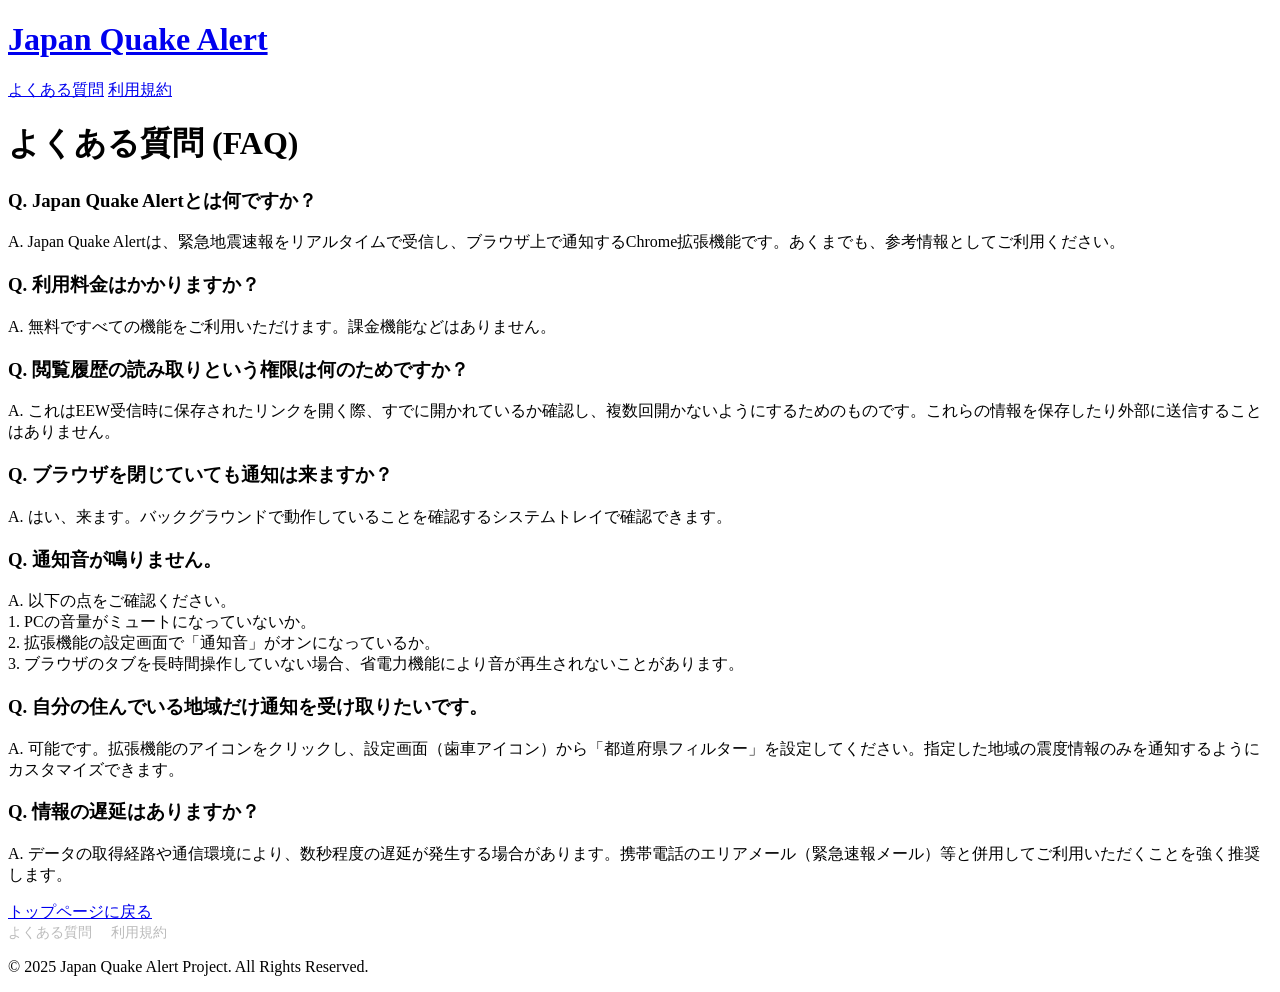
==== faq.html @ b5cc2276 "FAQページを新規作成し、よくある質問を追加" ====
<!DOCTYPE html>
<html lang="ja">
<head>
    <meta charset="UTF-8">
    <meta name="viewport" content="width=device-width, initial-scale=1.0">
    <title>よくある質問 - Japan Quake Alert</title>
    <link rel="stylesheet" href="style.css">
    <link href="https://fonts.googleapis.com/css2?family=Noto+Sans+JP:wght@400;700&display=swap" rel="stylesheet">
</head>
<body class="faq-page">

    <header>
        <div class="container header-container">
            <h1 class="logo"><a href="index.html">Japan Quake Alert</a></h1>
            <nav class="global-nav">
                <a href="faq.html">よくある質問</a>
                <a href="terms.html">利用規約</a>
            </nav>
        </div>
    </header>

    <div class="container page-content">
        <h1 class="page-title">よくある質問 (FAQ)</h1>

        <div class="faq-item">
            <h3 class="question">Q. Japan Quake Alertとは何ですか？</h3>
            <p class="answer">A. Japan Quake Alertは、緊急地震速報をリアルタイムで受信し、ブラウザ上で通知するChrome拡張機能です。あくまでも、参考情報としてご利用ください。</p>
        </div>

        <div class="faq-item">
            <h3 class="question">Q. 利用料金はかかりますか？</h3>
            <p class="answer">A. 無料ですべての機能をご利用いただけます。課金機能などはありません。</p>
        </div>

        <div class="faq-item">
            <h3 class="question">Q. 閲覧履歴の読み取りという権限は何のためですか？</h3>
            <p class="answer">A. これはEEW受信時に保存されたリンクを開く際、すでに開かれているか確認し、複数回開かないようにするためのものです。これらの情報を保存したり外部に送信することはありません。</p>
        </div>

        <div class="faq-item">
            <h3 class="question">Q. ブラウザを閉じていても通知は来ますか？</h3>
            <p class="answer">A. はい、来ます。バックグラウンドで動作していることを確認するシステムトレイで確認できます。</p>
        </div>

        <div class="faq-item">
            <h3 class="question">Q. 通知音が鳴りません。</h3>
            <p class="answer">A. 以下の点をご確認ください。<br>
            1. PCの音量がミュートになっていないか。<br>
            2. 拡張機能の設定画面で「通知音」がオンになっているか。<br>
            3. ブラウザのタブを長時間操作していない場合、省電力機能により音が再生されないことがあります。</p>
        </div>

        <div class="faq-item">
            <h3 class="question">Q. 自分の住んでいる地域だけ通知を受け取りたいです。</h3>
            <p class="answer">A. 可能です。拡張機能のアイコンをクリックし、設定画面（歯車アイコン）から「都道府県フィルター」を設定してください。指定した地域の震度情報のみを通知するようにカスタマイズできます。</p>
        </div>

        <div class="faq-item">
            <h3 class="question">Q. 情報の遅延はありますか？</h3>
            <p class="answer">A. データの取得経路や通信環境により、数秒程度の遅延が発生する場合があります。携帯電話のエリアメール（緊急速報メール）等と併用してご利用いただくことを強く推奨します。</p>
        </div>

        <div class="btn-center">
            <a href="index.html" class="btn-primary">トップページに戻る</a>
        </div>
    </div>

    <footer>
        <div class="container">
            <div class="footer-links" style="margin-bottom: 15px;">
                <a href="faq.html" style="color: #bbb; text-decoration: none; font-size: 14px; margin-right: 15px;">よくある質問</a>
                <a href="terms.html" style="color: #bbb; text-decoration: none; font-size: 14px;">利用規約</a>
            </div>
            <p>&copy; 2025 Japan Quake Alert Project. All Rights Reserved.</p>
        </div>
    </footer>

</body>
</html>
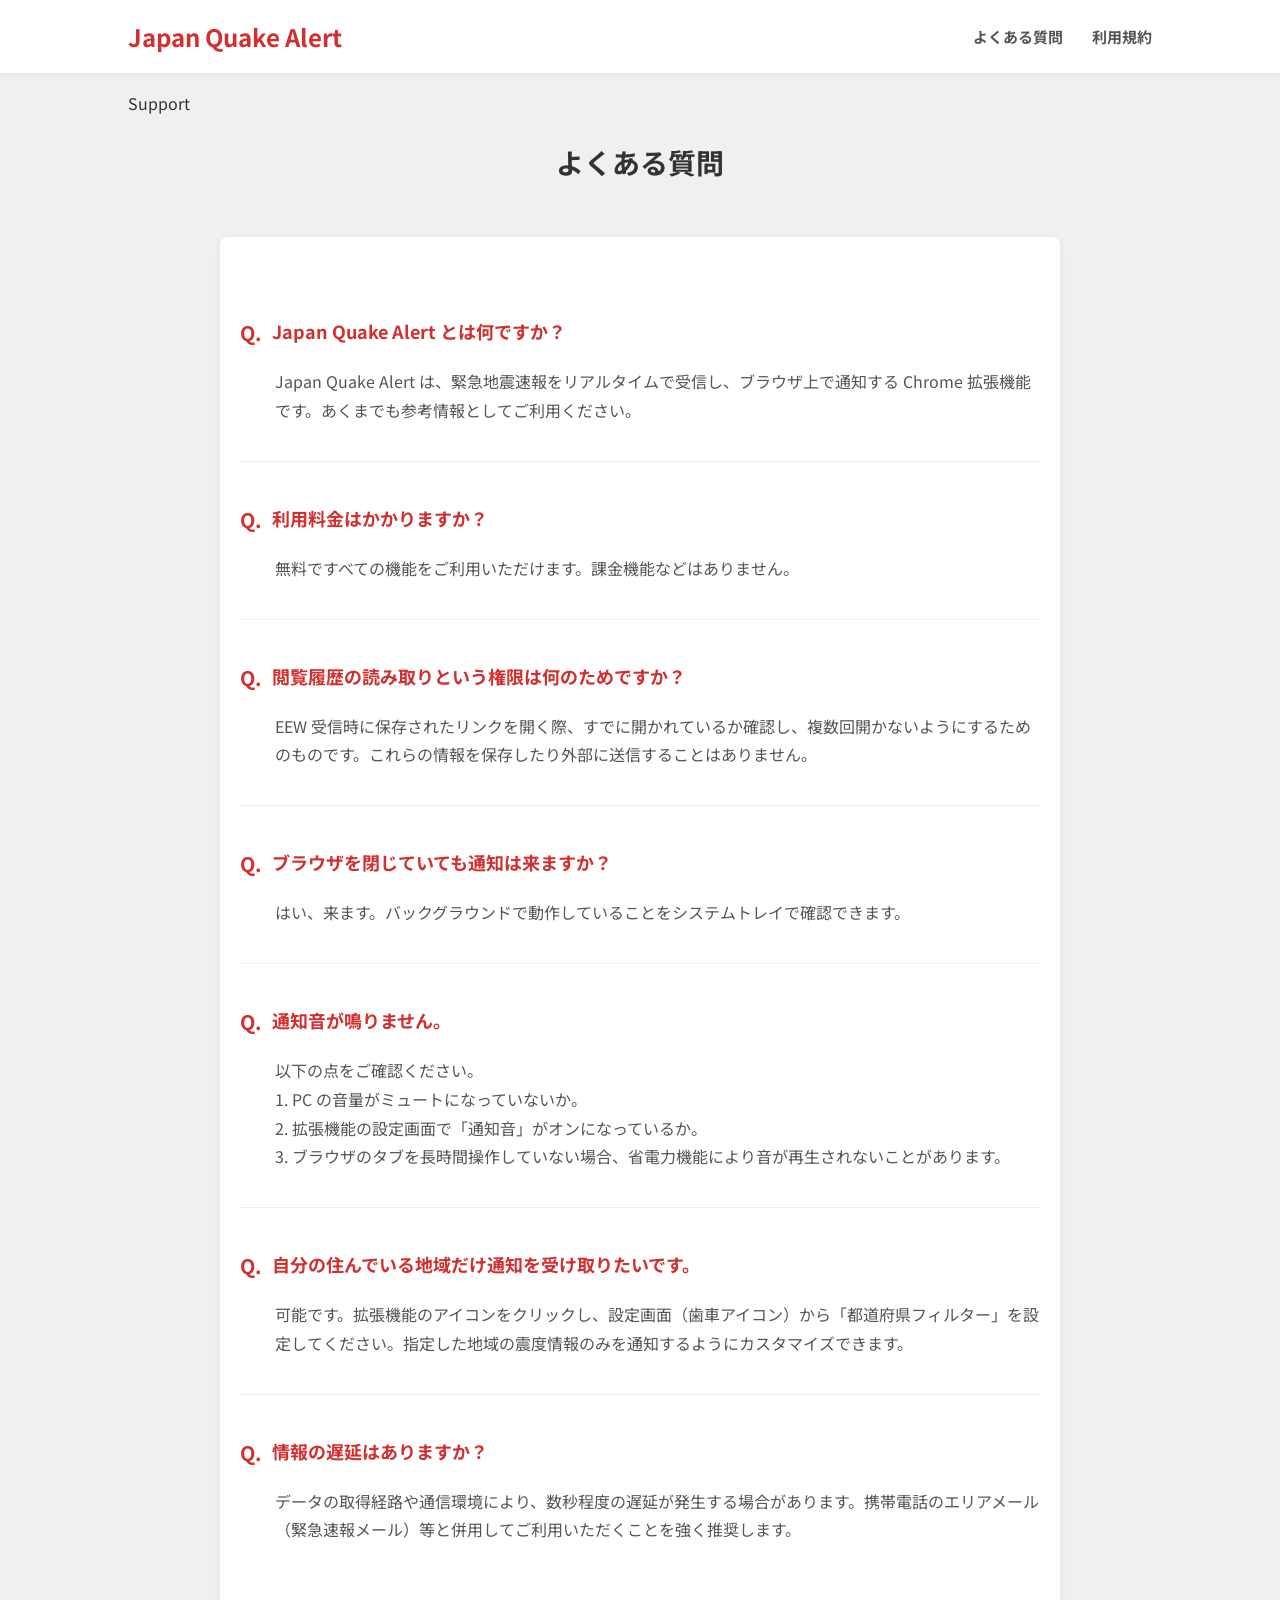
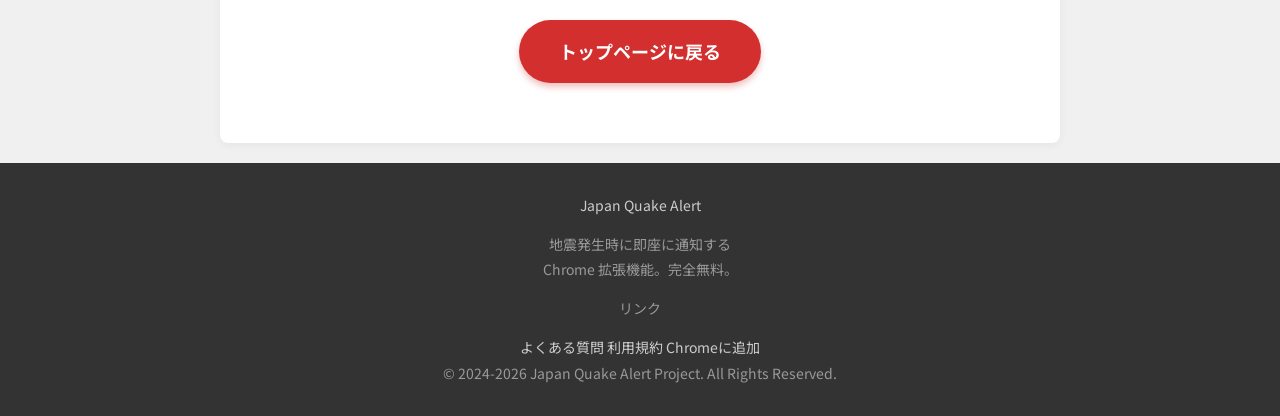
==== commit 491202a9: "FAQページの内容を更新し、スタイルを改善" ====
--- a/faq.html
+++ b/faq.html
@@ -1,12 +1,16 @@
 <!DOCTYPE html>
 <html lang="ja">
+
 <head>
     <meta charset="UTF-8">
     <meta name="viewport" content="width=device-width, initial-scale=1.0">
     <title>よくある質問 - Japan Quake Alert</title>
     <link rel="stylesheet" href="style.css">
-    <link href="https://fonts.googleapis.com/css2?family=Noto+Sans+JP:wght@400;700&display=swap" rel="stylesheet">
+    <link
+        href="https://fonts.googleapis.com/css2?family=Inter:wght@400;500;600;700&family=Noto+Sans+JP:wght@400;700&display=swap"
+        rel="stylesheet">
 </head>
+
 <body class="faq-page">
 
     <header>
@@ -19,61 +23,85 @@
         </div>
     </header>
 
+    <div class="page-hero">
+        <div class="container">
+            <p class="page-eyebrow">Support</p>
+            <h1 class="page-title">よくある質問</h1>
+        </div>
+    </div>
+
     <div class="container page-content">
-        <h1 class="page-title">よくある質問 (FAQ)</h1>
+        <div class="faq-list">
 
-        <div class="faq-item">
-            <h3 class="question">Q. Japan Quake Alertとは何ですか？</h3>
-            <p class="answer">A. Japan Quake Alertは、緊急地震速報をリアルタイムで受信し、ブラウザ上で通知するChrome拡張機能です。あくまでも、参考情報としてご利用ください。</p>
-        </div>
+            <div class="faq-item">
+                <h3 class="question">Japan Quake Alert とは何ですか？</h3>
+                <p class="answer">Japan Quake Alert は、緊急地震速報をリアルタイムで受信し、ブラウザ上で通知する Chrome 拡張機能です。あくまでも参考情報としてご利用ください。
+                </p>
+            </div>
 
-        <div class="faq-item">
-            <h3 class="question">Q. 利用料金はかかりますか？</h3>
-            <p class="answer">A. 無料ですべての機能をご利用いただけます。課金機能などはありません。</p>
-        </div>
+            <div class="faq-item">
+                <h3 class="question">利用料金はかかりますか？</h3>
+                <p class="answer">無料ですべての機能をご利用いただけます。課金機能などはありません。</p>
+            </div>
 
-        <div class="faq-item">
-            <h3 class="question">Q. 閲覧履歴の読み取りという権限は何のためですか？</h3>
-            <p class="answer">A. これはEEW受信時に保存されたリンクを開く際、すでに開かれているか確認し、複数回開かないようにするためのものです。これらの情報を保存したり外部に送信することはありません。</p>
-        </div>
+            <div class="faq-item">
+                <h3 class="question">閲覧履歴の読み取りという権限は何のためですか？</h3>
+                <p class="answer">EEW 受信時に保存されたリンクを開く際、すでに開かれているか確認し、複数回開かないようにするためのものです。これらの情報を保存したり外部に送信することはありません。
+                </p>
+            </div>
 
-        <div class="faq-item">
-            <h3 class="question">Q. ブラウザを閉じていても通知は来ますか？</h3>
-            <p class="answer">A. はい、来ます。バックグラウンドで動作していることを確認するシステムトレイで確認できます。</p>
-        </div>
+            <div class="faq-item">
+                <h3 class="question">ブラウザを閉じていても通知は来ますか？</h3>
+                <p class="answer">はい、来ます。バックグラウンドで動作していることをシステムトレイで確認できます。</p>
+            </div>
 
-        <div class="faq-item">
-            <h3 class="question">Q. 通知音が鳴りません。</h3>
-            <p class="answer">A. 以下の点をご確認ください。<br>
-            1. PCの音量がミュートになっていないか。<br>
-            2. 拡張機能の設定画面で「通知音」がオンになっているか。<br>
-            3. ブラウザのタブを長時間操作していない場合、省電力機能により音が再生されないことがあります。</p>
-        </div>
+            <div class="faq-item">
+                <h3 class="question">通知音が鳴りません。</h3>
+                <p class="answer">以下の点をご確認ください。<br>
+                    1. PC の音量がミュートになっていないか。<br>
+                    2. 拡張機能の設定画面で「通知音」がオンになっているか。<br>
+                    3. ブラウザのタブを長時間操作していない場合、省電力機能により音が再生されないことがあります。</p>
+            </div>
 
-        <div class="faq-item">
-            <h3 class="question">Q. 自分の住んでいる地域だけ通知を受け取りたいです。</h3>
-            <p class="answer">A. 可能です。拡張機能のアイコンをクリックし、設定画面（歯車アイコン）から「都道府県フィルター」を設定してください。指定した地域の震度情報のみを通知するようにカスタマイズできます。</p>
-        </div>
+            <div class="faq-item">
+                <h3 class="question">自分の住んでいる地域だけ通知を受け取りたいです。</h3>
+                <p class="answer">
+                    可能です。拡張機能のアイコンをクリックし、設定画面（歯車アイコン）から「都道府県フィルター」を設定してください。指定した地域の震度情報のみを通知するようにカスタマイズできます。</p>
+            </div>
 
-        <div class="faq-item">
-            <h3 class="question">Q. 情報の遅延はありますか？</h3>
-            <p class="answer">A. データの取得経路や通信環境により、数秒程度の遅延が発生する場合があります。携帯電話のエリアメール（緊急速報メール）等と併用してご利用いただくことを強く推奨します。</p>
-        </div>
+            <div class="faq-item">
+                <h3 class="question">情報の遅延はありますか？</h3>
+                <p class="answer">データの取得経路や通信環境により、数秒程度の遅延が発生する場合があります。携帯電話のエリアメール（緊急速報メール）等と併用してご利用いただくことを強く推奨します。</p>
+            </div>
+
+        </div><!-- /.faq-list -->
 
         <div class="btn-center">
             <a href="index.html" class="btn-primary">トップページに戻る</a>
         </div>
-    </div>
+    </div><!-- /.page-content -->
 
     <footer>
         <div class="container">
-            <div class="footer-links" style="margin-bottom: 15px;">
-                <a href="faq.html" style="color: #bbb; text-decoration: none; font-size: 14px; margin-right: 15px;">よくある質問</a>
-                <a href="terms.html" style="color: #bbb; text-decoration: none; font-size: 14px;">利用規約</a>
+            <div class="footer-inner">
+                <div class="footer-brand">
+                    <a href="index.html" class="footer-logo">Japan Quake Alert</a>
+                    <p>地震発生時に即座に通知する<br>Chrome 拡張機能。完全無料。</p>
+                </div>
+                <div class="footer-nav-group">
+                    <p class="footer-nav-title">リンク</p>
+                    <a href="faq.html">よくある質問</a>
+                    <a href="terms.html">利用規約</a>
+                    <a href="https://chromewebstore.google.com/detail/japan-quake-alert/eicpbodfpiaimdkjbmbiomgefjflgibj"
+                        target="_blank" rel="noopener">Chromeに追加</a>
+                </div>
             </div>
-            <p>&copy; 2025 Japan Quake Alert Project. All Rights Reserved.</p>
+            <div class="footer-bottom">
+                &copy; 2024-2026 Japan Quake Alert Project. All Rights Reserved.
+            </div>
         </div>
     </footer>
 
 </body>
+
 </html>
--- a/style.css
+++ b/style.css
@@ -0,0 +1,399 @@
+body {
+    font-family: 'Noto Sans JP', sans-serif;
+    margin: 0;
+    padding: 0;
+    color: #333;
+    line-height: 1.8;
+    background-color: #f9f9f9;
+}
+
+.container {
+    max-width: 1024px;
+    margin: 0 auto;
+    padding: 0 20px;
+}
+
+img {
+    max-width: 100%;
+    height: auto;
+    display: block;
+    border-radius: 8px;
+    box-shadow: 0 4px 10px rgba(0,0,0,0.1);
+}
+
+header {
+    background-color: #fff;
+    box-shadow: 0 2px 5px rgba(0,0,0,0.05);
+    padding: 15px 0;
+}
+
+.header-container {
+    display: flex;
+    justify-content: space-between;
+    align-items: center;
+}
+
+.logo a {
+    text-decoration: none;
+    color: inherit;
+}
+
+.global-nav a {
+    text-decoration: none;
+    color: #555;
+    font-weight: bold;
+    margin-left: 25px;
+    font-size: 15px;
+    transition: color 0.3s;
+}
+
+.global-nav a:hover {
+    color: #d32f2f;
+}
+
+@media (max-width: 600px) {
+    .header-container {
+        flex-direction: column;
+    }
+    
+    .global-nav {
+        margin-top: 15px;
+    }
+
+    .global-nav a {
+        margin: 0 10px;
+    }
+}
+
+.logo {
+    margin: 0;
+    font-size: 24px;
+    color: #d32f2f;
+    font-weight: 700;
+}
+
+.hero {
+    background-color: #fff;
+    padding: 60px 0;
+    border-bottom: 1px solid #eee;
+}
+
+.hero-content {
+    display: flex;
+    align-items: center;
+    justify-content: space-between;
+}
+
+.hero-text {
+    flex: 1;
+    padding-right: 40px;
+}
+
+.hero-image {
+    flex: 1;
+    text-align: center;
+}
+
+.hero-image img {
+    max-width: 80%;
+    margin: 0 auto;
+}
+
+.hero h2 {
+    font-size: 40px;
+    margin-bottom: 20px;
+    line-height: 1.3;
+    color: #222;
+}
+
+.hero p {
+    font-size: 18px;
+    margin-bottom: 30px;
+    color: #666;
+}
+
+.btn-primary {
+    background-color: #d32f2f;
+    color: #fff;
+    padding: 15px 40px;
+    text-decoration: none;
+    border-radius: 50px;
+    font-weight: bold;
+    font-size: 18px;
+    transition: all 0.3s;
+    display: inline-block;
+    box-shadow: 0 4px 6px rgba(211, 47, 47, 0.3);
+}
+
+.btn-primary:hover {
+    background-color: #b71c1c;
+    transform: translateY(-2px);
+    box-shadow: 0 6px 12px rgba(211, 47, 47, 0.4);
+}
+
+.note {
+    font-size: 13px;
+    margin-top: 15px;
+    color: #999;
+}
+
+.features {
+    padding: 80px 0;
+}
+
+.section-title {
+    text-align: center;
+    font-size: 32px;
+    margin-bottom: 60px;
+    color: #222;
+}
+
+.feature-item {
+    display: flex;
+    align-items: center;
+    justify-content: space-between;
+    margin-bottom: 80px;
+    background-color: #fff;
+    padding: 40px;
+    border-radius: 16px;
+    box-shadow: 0 5px 15px rgba(0,0,0,0.05);
+}
+
+.feature-reverse {
+    flex-direction: row-reverse;
+}
+
+.feature-text {
+    flex: 1;
+    padding: 0 40px;
+}
+
+.feature-image {
+    flex: 1;
+}
+
+.feature-text h3 {
+    font-size: 24px;
+    margin-bottom: 20px;
+    color: #d32f2f;
+}
+
+.feature-text p {
+    font-size: 16px;
+    color: #555;
+}
+
+footer {
+    background-color: #333;
+    color: #999;
+    text-align: center;
+    padding: 30px 0;
+    font-size: 14px;
+}
+
+footer a {
+    color: #ccc;
+    text-decoration: none;
+    transition: color 0.3s;
+}
+
+footer a:hover {
+    color: #fff;
+}
+
+.hero {
+    position: relative;
+    overflow: hidden;
+    padding: 120px 0;
+    color: #fff;
+    background-color: #333;
+}
+
+.hero-bg-video {
+    position: absolute;
+    top: 0;
+    left: 0;
+    width: 100%;
+    height: 100%;
+    object-fit: cover;
+    z-index: 1;
+}
+
+.hero::before {
+    content: '';
+    position: absolute;
+    top: 0;
+    left: 0;
+    width: 100%;
+    height: 100%;
+    background-color: rgba(0, 0, 0, 0.6);
+    backdrop-filter: blur(5px);
+    -webkit-backdrop-filter: blur(5px);
+    z-index: 2;
+}
+
+.hero-content {
+    position: relative;
+    z-index: 3;
+    text-align: center;
+}
+
+.hero-text {
+    max-width: 800px;
+    margin: 0 auto;
+}
+.hero h2 {
+    color: #fff;
+    font-size: 2.5rem;
+    margin-bottom: 1.5rem;
+    text-shadow: 0 2px 5px rgba(0,0,0,0.5);
+}
+.hero p {
+    color: #f0f0f0;
+    font-size: 1.1rem;
+    margin-bottom: 2rem;
+}
+.note {
+    color: #ccc;
+    margin-top: 1rem;
+}
+
+.logo a {
+    text-decoration: none;
+    color: inherit;
+}
+
+.page-content {
+    max-width: 800px;
+    padding: 60px 20px;
+    background-color: #fff;
+    margin-top: 20px;
+    margin-bottom: 20px;
+    border-radius: 8px;
+    box-shadow: 0 2px 10px rgba(0,0,0,0.05);
+}
+
+.page-title {
+    text-align: center;
+    font-size: 28px;
+    margin-bottom: 50px;
+    color: #333;
+}
+
+.faq-item {
+    margin-bottom: 40px;
+    border-bottom: 1px solid #eee;
+    padding-bottom: 20px;
+}
+
+.faq-item:last-child {
+    border-bottom: none;
+}
+
+.question {
+    font-size: 18px;
+    color: #d32f2f;
+    margin-bottom: 10px;
+    display: flex;
+    align-items: flex-start;
+}
+
+.question::before {
+    content: "Q.";
+    font-weight: bold;
+    margin-right: 10px;
+    font-size: 20px;
+}
+
+.answer {
+    font-size: 16px;
+    color: #555;
+    line-height: 1.8;
+    padding-left: 35px;
+}
+
+.btn-center {
+    text-align: center;
+    margin-top: 40px;
+}
+
+.faq-page {
+    background-color: #f0f0f0;
+}
+
+.terms-content {
+    max-width: 800px;
+    padding: 60px 20px;
+    background-color: #fff;
+    margin-top: 20px;
+    margin-bottom: 20px;
+    border-radius: 8px;
+    box-shadow: 0 2px 10px rgba(0,0,0,0.05);
+}
+
+.terms-content h1 {
+    font-size: 28px;
+    border-bottom: 2px solid #ddd;
+    padding-bottom: 15px;
+    margin-bottom: 30px;
+}
+
+.terms-content h2 {
+    font-size: 20px;
+    margin-top: 40px;
+    margin-bottom: 15px;
+    border-left: 5px solid #d32f2f;
+    padding-left: 10px;
+    background-color: #f9f9f9;
+    padding: 10px;
+}
+
+.terms-content p {
+    margin-bottom: 15px;
+    text-align: justify;
+}
+
+.terms-content ol {
+    margin-bottom: 20px;
+    padding-left: 20px;
+}
+
+.terms-content li {
+    margin-bottom: 10px;
+}
+
+.terms-page {
+    background-color: #f0f0f0;
+}
+
+@media (max-width: 768px) {
+    .hero-content,
+    .feature-item,
+    .feature-reverse {
+        flex-direction: column;
+    }
+
+    .hero-text,
+    .feature-text {
+        padding: 0;
+        margin-bottom: 30px;
+        text-align: center;
+    }
+    
+    .hero-image img {
+        max-width: 100%;
+    }
+
+    .hero h2 {
+        font-size: 32px;
+    }
+    
+    .feature-item {
+        padding: 30px 20px;
+    }
+
+    .feature-text h3 {
+        font-size: 22px;
+    }
+}
+
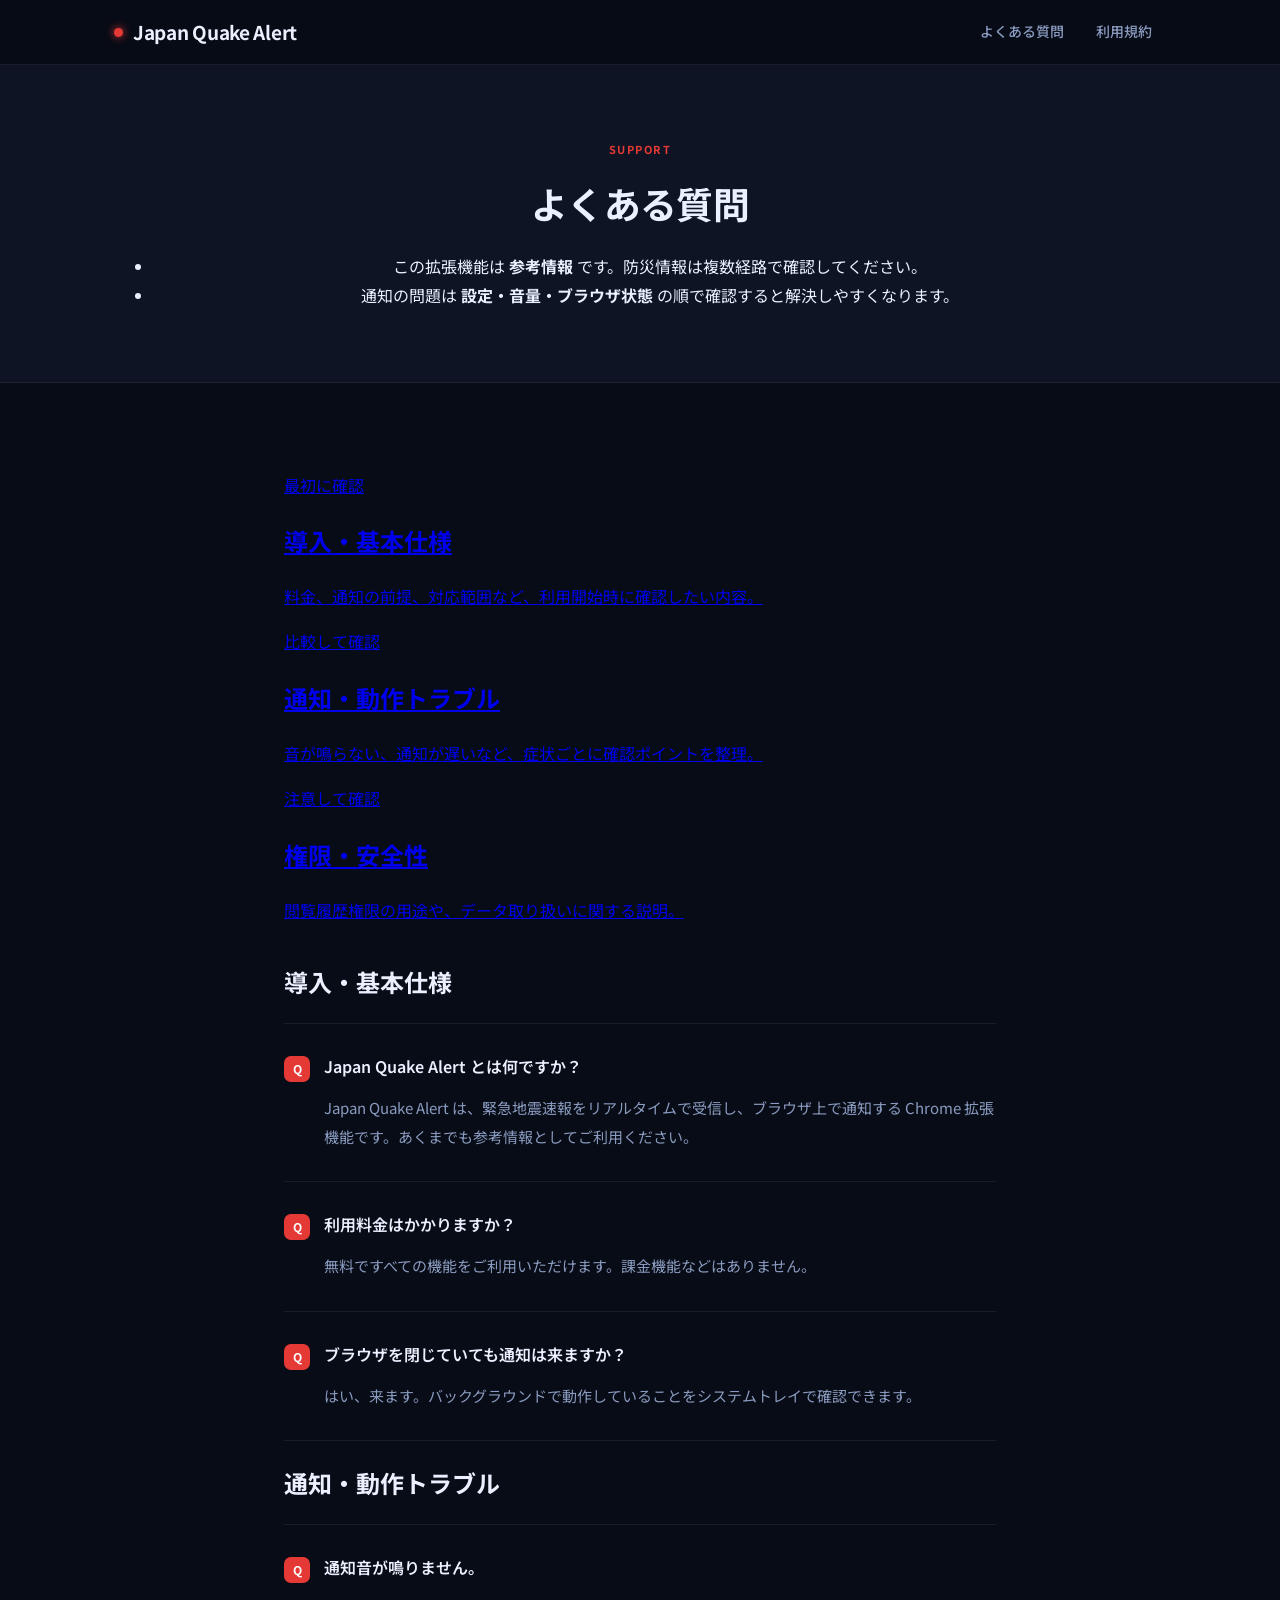
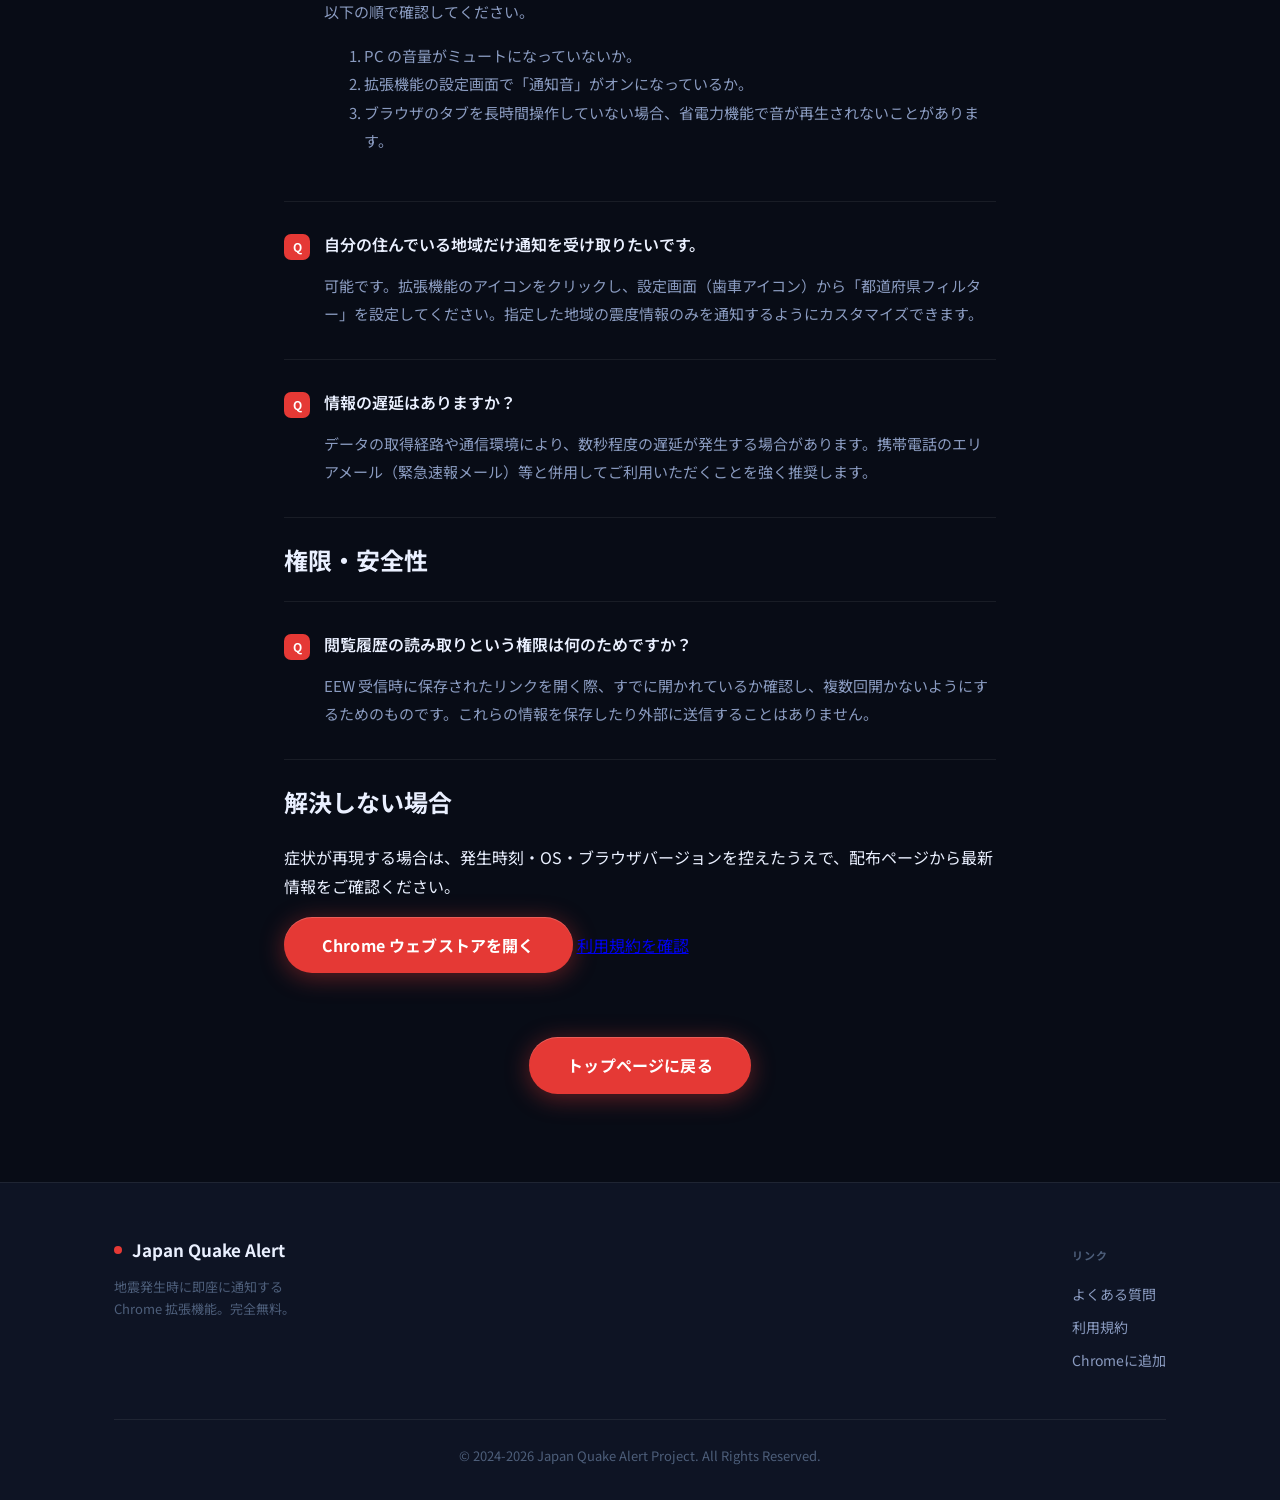
==== commit b6254d74: "FAQページにキーポイントを追加し、ナビゲーションを改善。各セクションの内容を充実させ、サポートパネルを追加。" ====
--- a/faq.html
+++ b/faq.html
@@ -17,7 +17,7 @@
         <div class="container header-container">
             <h1 class="logo"><a href="index.html">Japan Quake Alert</a></h1>
             <nav class="global-nav">
-                <a href="faq.html">よくある質問</a>
+                <a href="faq.html" aria-current="page">よくある質問</a>
                 <a href="terms.html">利用規約</a>
             </nav>
         </div>
@@ -27,54 +27,104 @@
         <div class="container">
             <p class="page-eyebrow">Support</p>
             <h1 class="page-title">よくある質問</h1>
+            <ul class="faq-keypoints">
+                <li>この拡張機能は <strong>参考情報</strong> です。防災情報は複数経路で確認してください。</li>
+                <li>通知の問題は <strong>設定・音量・ブラウザ状態</strong> の順で確認すると解決しやすくなります。</li>
+            </ul>
         </div>
     </div>
 
     <div class="container page-content">
+        <section class="intent-grid" aria-label="目的別ナビゲーション">
+            <a href="#faq-setup" class="intent-card">
+                <p class="intent-badge is-action">最初に確認</p>
+                <h2>導入・基本仕様</h2>
+                <p>料金、通知の前提、対応範囲など、利用開始時に確認したい内容。</p>
+            </a>
+            <a href="#faq-notify" class="intent-card">
+                <p class="intent-badge is-state">比較して確認</p>
+                <h2>通知・動作トラブル</h2>
+                <p>音が鳴らない、通知が遅いなど、症状ごとに確認ポイントを整理。</p>
+            </a>
+            <a href="#faq-safety" class="intent-card">
+                <p class="intent-badge is-warning">注意して確認</p>
+                <h2>権限・安全性</h2>
+                <p>閲覧履歴権限の用途や、データ取り扱いに関する説明。</p>
+            </a>
+        </section>
+
         <div class="faq-list">
+            <section class="faq-section" id="faq-setup" aria-labelledby="setup-title">
+                <h2 class="faq-section-title" id="setup-title">導入・基本仕様</h2>
 
-            <div class="faq-item">
-                <h3 class="question">Japan Quake Alert とは何ですか？</h3>
-                <p class="answer">Japan Quake Alert は、緊急地震速報をリアルタイムで受信し、ブラウザ上で通知する Chrome 拡張機能です。あくまでも参考情報としてご利用ください。
-                </p>
-            </div>
+                <div class="faq-item">
+                    <h3 class="question">Japan Quake Alert とは何ですか？</h3>
+                    <p class="answer">Japan Quake Alert は、緊急地震速報をリアルタイムで受信し、ブラウザ上で通知する Chrome
+                        拡張機能です。あくまでも参考情報としてご利用ください。
+                    </p>
+                </div>
 
-            <div class="faq-item">
-                <h3 class="question">利用料金はかかりますか？</h3>
-                <p class="answer">無料ですべての機能をご利用いただけます。課金機能などはありません。</p>
-            </div>
+                <div class="faq-item">
+                    <h3 class="question">利用料金はかかりますか？</h3>
+                    <p class="answer">無料ですべての機能をご利用いただけます。課金機能などはありません。</p>
+                </div>
 
-            <div class="faq-item">
-                <h3 class="question">閲覧履歴の読み取りという権限は何のためですか？</h3>
-                <p class="answer">EEW 受信時に保存されたリンクを開く際、すでに開かれているか確認し、複数回開かないようにするためのものです。これらの情報を保存したり外部に送信することはありません。
-                </p>
-            </div>
+                <div class="faq-item">
+                    <h3 class="question">ブラウザを閉じていても通知は来ますか？</h3>
+                    <p class="answer">はい、来ます。バックグラウンドで動作していることをシステムトレイで確認できます。</p>
+                </div>
+            </section>
 
-            <div class="faq-item">
-                <h3 class="question">ブラウザを閉じていても通知は来ますか？</h3>
-                <p class="answer">はい、来ます。バックグラウンドで動作していることをシステムトレイで確認できます。</p>
-            </div>
+            <section class="faq-section" id="faq-notify" aria-labelledby="notify-title">
+                <h2 class="faq-section-title" id="notify-title">通知・動作トラブル</h2>
 
-            <div class="faq-item">
-                <h3 class="question">通知音が鳴りません。</h3>
-                <p class="answer">以下の点をご確認ください。<br>
-                    1. PC の音量がミュートになっていないか。<br>
-                    2. 拡張機能の設定画面で「通知音」がオンになっているか。<br>
-                    3. ブラウザのタブを長時間操作していない場合、省電力機能により音が再生されないことがあります。</p>
-            </div>
+                <div class="faq-item">
+                    <h3 class="question">通知音が鳴りません。</h3>
+                    <div class="answer">
+                        <p>以下の順で確認してください。</p>
+                        <ol>
+                            <li>PC の音量がミュートになっていないか。</li>
+                            <li>拡張機能の設定画面で「通知音」がオンになっているか。</li>
+                            <li>ブラウザのタブを長時間操作していない場合、省電力機能で音が再生されないことがあります。</li>
+                        </ol>
+                    </div>
+                </div>
 
-            <div class="faq-item">
-                <h3 class="question">自分の住んでいる地域だけ通知を受け取りたいです。</h3>
-                <p class="answer">
-                    可能です。拡張機能のアイコンをクリックし、設定画面（歯車アイコン）から「都道府県フィルター」を設定してください。指定した地域の震度情報のみを通知するようにカスタマイズできます。</p>
-            </div>
+                <div class="faq-item">
+                    <h3 class="question">自分の住んでいる地域だけ通知を受け取りたいです。</h3>
+                    <p class="answer">
+                        可能です。拡張機能のアイコンをクリックし、設定画面（歯車アイコン）から「都道府県フィルター」を設定してください。指定した地域の震度情報のみを通知するようにカスタマイズできます。</p>
+                </div>
 
-            <div class="faq-item">
-                <h3 class="question">情報の遅延はありますか？</h3>
-                <p class="answer">データの取得経路や通信環境により、数秒程度の遅延が発生する場合があります。携帯電話のエリアメール（緊急速報メール）等と併用してご利用いただくことを強く推奨します。</p>
-            </div>
+                <div class="faq-item">
+                    <h3 class="question">情報の遅延はありますか？</h3>
+                    <p class="answer">データの取得経路や通信環境により、数秒程度の遅延が発生する場合があります。携帯電話のエリアメール（緊急速報メール）等と併用してご利用いただくことを強く推奨します。
+                    </p>
+                </div>
+            </section>
+
+            <section class="faq-section" id="faq-safety" aria-labelledby="safety-title">
+                <h2 class="faq-section-title" id="safety-title">権限・安全性</h2>
+
+                <div class="faq-item">
+                    <h3 class="question">閲覧履歴の読み取りという権限は何のためですか？</h3>
+                    <p class="answer">EEW
+                        受信時に保存されたリンクを開く際、すでに開かれているか確認し、複数回開かないようにするためのものです。これらの情報を保存したり外部に送信することはありません。
+                    </p>
+                </div>
+            </section>
 
         </div><!-- /.faq-list -->
+
+        <section class="support-panel" aria-label="次の行動">
+            <h2>解決しない場合</h2>
+            <p>症状が再現する場合は、発生時刻・OS・ブラウザバージョンを控えたうえで、配布ページから最新情報をご確認ください。</p>
+            <div class="support-actions">
+                <a href="https://chromewebstore.google.com/detail/japan-quake-alert/eicpbodfpiaimdkjbmbiomgefjflgibj"
+                    target="_blank" rel="noopener" class="btn-primary">Chrome ウェブストアを開く</a>
+                <a href="terms.html" class="btn-secondary">利用規約を確認</a>
+            </div>
+        </section>
 
         <div class="btn-center">
             <a href="index.html" class="btn-primary">トップページに戻る</a>
--- a/style.css
+++ b/style.css
@@ -1,212 +1,139 @@
+/* ===========================
+   CSS Variables
+   =========================== */
+*, *::before, *::after { box-sizing: border-box; }
+
+:root {
+    --c-bg:           #080c16;
+    --c-surface:      #0e1424;
+    --c-surface-2:    #141d30;
+    --c-accent:       #e53935;
+    --c-accent-dark:  #c62828;
+    --c-accent-glow:  rgba(229, 57, 53, 0.18);
+    --c-text-1:       #eaf0ff;
+    --c-text-2:       #8a9bc0;
+    --c-text-3:       #4d5e7a;
+    --c-border:       rgba(255, 255, 255, 0.07);
+    --radius-sm:      8px;
+    --radius-md:      14px;
+    --radius-lg:      22px;
+    --shadow-card:    0 8px 40px rgba(0, 0, 0, 0.55);
+    --ease:           cubic-bezier(0.4, 0, 0.2, 1);
+}
+
+/* ===========================
+   Base
+   =========================== */
 body {
-    font-family: 'Noto Sans JP', sans-serif;
+    font-family: 'Inter', 'Noto Sans JP', sans-serif;
     margin: 0;
     padding: 0;
-    color: #333;
+    color: var(--c-text-1);
     line-height: 1.8;
-    background-color: #f9f9f9;
+    background-color: var(--c-bg);
+    -webkit-font-smoothing: antialiased;
+    -moz-osx-font-smoothing: grayscale;
 }
 
 .container {
-    max-width: 1024px;
+    max-width: 1100px;
     margin: 0 auto;
-    padding: 0 20px;
+    padding: 0 24px;
 }
 
 img {
     max-width: 100%;
     height: auto;
     display: block;
-    border-radius: 8px;
-    box-shadow: 0 4px 10px rgba(0,0,0,0.1);
-}
-
+    border-radius: var(--radius-md);
+}
+
+/* ===========================
+   Header
+   =========================== */
 header {
-    background-color: #fff;
-    box-shadow: 0 2px 5px rgba(0,0,0,0.05);
-    padding: 15px 0;
-}
-
+    position: sticky;
+    top: 0;
+    z-index: 100;
+    background-color: rgba(8, 12, 22, 0.82);
+    backdrop-filter: blur(18px);
+    -webkit-backdrop-filter: blur(18px);
+    border-bottom: 1px solid var(--c-border);
+    padding: 0;
+}
+
+/* ===========================
+   Header (continued)
+   =========================== */
 .header-container {
     display: flex;
     justify-content: space-between;
     align-items: center;
+    height: 64px;
+}
+
+.logo {
+    margin: 0;
+    font-size: 19px;
+    font-weight: 700;
+    letter-spacing: -0.3px;
 }
 
 .logo a {
     text-decoration: none;
-    color: inherit;
+    color: var(--c-text-1);
+    display: flex;
+    align-items: center;
+    gap: 10px;
+}
+
+.logo a::before {
+    content: '';
+    display: inline-block;
+    width: 9px;
+    height: 9px;
+    border-radius: 50%;
+    background-color: var(--c-accent);
+    box-shadow: 0 0 8px var(--c-accent);
+    animation: pulse-dot 2.4s ease-in-out infinite;
+    flex-shrink: 0;
+}
+
+@keyframes pulse-dot {
+    0%, 100% { opacity: 1; transform: scale(1); }
+    50%       { opacity: 0.5; transform: scale(0.75); }
+}
+
+.global-nav {
+    display: flex;
+    align-items: center;
+    gap: 4px;
 }
 
 .global-nav a {
     text-decoration: none;
-    color: #555;
-    font-weight: bold;
-    margin-left: 25px;
-    font-size: 15px;
-    transition: color 0.3s;
+    color: var(--c-text-2);
+    font-weight: 500;
+    font-size: 14px;
+    padding: 6px 14px;
+    border-radius: 6px;
+    transition: all 0.22s var(--ease);
 }
 
 .global-nav a:hover {
-    color: #d32f2f;
-}
-
-@media (max-width: 600px) {
-    .header-container {
-        flex-direction: column;
-    }
-    
-    .global-nav {
-        margin-top: 15px;
-    }
-
-    .global-nav a {
-        margin: 0 10px;
-    }
-}
-
-.logo {
-    margin: 0;
-    font-size: 24px;
-    color: #d32f2f;
-    font-weight: 700;
-}
-
-.hero {
-    background-color: #fff;
-    padding: 60px 0;
-    border-bottom: 1px solid #eee;
-}
-
-.hero-content {
-    display: flex;
-    align-items: center;
-    justify-content: space-between;
-}
-
-.hero-text {
-    flex: 1;
-    padding-right: 40px;
-}
-
-.hero-image {
-    flex: 1;
-    text-align: center;
-}
-
-.hero-image img {
-    max-width: 80%;
-    margin: 0 auto;
-}
-
-.hero h2 {
-    font-size: 40px;
-    margin-bottom: 20px;
-    line-height: 1.3;
-    color: #222;
-}
-
-.hero p {
-    font-size: 18px;
-    margin-bottom: 30px;
-    color: #666;
-}
-
-.btn-primary {
-    background-color: #d32f2f;
-    color: #fff;
-    padding: 15px 40px;
-    text-decoration: none;
-    border-radius: 50px;
-    font-weight: bold;
-    font-size: 18px;
-    transition: all 0.3s;
-    display: inline-block;
-    box-shadow: 0 4px 6px rgba(211, 47, 47, 0.3);
-}
-
-.btn-primary:hover {
-    background-color: #b71c1c;
-    transform: translateY(-2px);
-    box-shadow: 0 6px 12px rgba(211, 47, 47, 0.4);
-}
-
-.note {
-    font-size: 13px;
-    margin-top: 15px;
-    color: #999;
-}
-
-.features {
-    padding: 80px 0;
-}
-
-.section-title {
-    text-align: center;
-    font-size: 32px;
-    margin-bottom: 60px;
-    color: #222;
-}
-
-.feature-item {
-    display: flex;
-    align-items: center;
-    justify-content: space-between;
-    margin-bottom: 80px;
-    background-color: #fff;
-    padding: 40px;
-    border-radius: 16px;
-    box-shadow: 0 5px 15px rgba(0,0,0,0.05);
-}
-
-.feature-reverse {
-    flex-direction: row-reverse;
-}
-
-.feature-text {
-    flex: 1;
-    padding: 0 40px;
-}
-
-.feature-image {
-    flex: 1;
-}
-
-.feature-text h3 {
-    font-size: 24px;
-    margin-bottom: 20px;
-    color: #d32f2f;
-}
-
-.feature-text p {
-    font-size: 16px;
-    color: #555;
-}
-
-footer {
-    background-color: #333;
-    color: #999;
-    text-align: center;
-    padding: 30px 0;
-    font-size: 14px;
-}
-
-footer a {
-    color: #ccc;
-    text-decoration: none;
-    transition: color 0.3s;
-}
-
-footer a:hover {
-    color: #fff;
-}
-
+    color: var(--c-text-1);
+    background-color: rgba(255, 255, 255, 0.07);
+}
+
+/* ===========================
+   Hero
+   =========================== */
 .hero {
     position: relative;
     overflow: hidden;
-    padding: 120px 0;
-    color: #fff;
-    background-color: #333;
+    padding: 150px 0 130px;
+    color: var(--c-text-1);
+    background-color: var(--c-bg);
 }
 
 .hero-bg-video {
@@ -217,19 +144,33 @@
     height: 100%;
     object-fit: cover;
     z-index: 1;
+    opacity: 0.22;
 }
 
 .hero::before {
     content: '';
     position: absolute;
-    top: 0;
-    left: 0;
-    width: 100%;
-    height: 100%;
-    background-color: rgba(0, 0, 0, 0.6);
-    backdrop-filter: blur(5px);
-    -webkit-backdrop-filter: blur(5px);
+    inset: 0;
+    background: linear-gradient(
+        to bottom,
+        rgba(8, 12, 22, 0.35) 0%,
+        rgba(8, 12, 22, 0.60) 55%,
+        rgba(8, 12, 22, 1.00) 100%
+    );
     z-index: 2;
+}
+
+.hero::after {
+    content: '';
+    position: absolute;
+    top: 20%;
+    left: 50%;
+    transform: translate(-50%, -50%);
+    width: 700px;
+    height: 700px;
+    background: radial-gradient(circle, rgba(229, 57, 53, 0.10) 0%, transparent 70%);
+    z-index: 2;
+    pointer-events: none;
 }
 
 .hero-content {
@@ -242,158 +183,430 @@
     max-width: 800px;
     margin: 0 auto;
 }
+
+.hero-eyebrow {
+    display: inline-flex;
+    align-items: center;
+    gap: 8px;
+    background: var(--c-accent-glow);
+    border: 1px solid rgba(229, 57, 53, 0.28);
+    color: #ef9a9a;
+    font-size: 12px;
+    font-weight: 700;
+    letter-spacing: 0.08em;
+    text-transform: uppercase;
+    padding: 6px 16px;
+    border-radius: 100px;
+    margin-bottom: 32px;
+}
+
 .hero h2 {
+    font-size: clamp(2.4rem, 5vw, 4rem);
+    font-weight: 700;
+    line-height: 1.2;
+    letter-spacing: -0.03em;
+    color: var(--c-text-1);
+    margin: 0 0 24px;
+}
+
+.hero p {
+    font-size: 1.1rem;
+    color: var(--c-text-2);
+    margin: 0 0 44px;
+    line-height: 1.9;
+}
+
+.hero-actions {
+    display: flex;
+    flex-direction: column;
+    align-items: center;
+    gap: 14px;
+}
+
+.btn-primary {
+    display: inline-flex;
+    align-items: center;
+    gap: 8px;
+    background: var(--c-accent);
     color: #fff;
-    font-size: 2.5rem;
-    margin-bottom: 1.5rem;
-    text-shadow: 0 2px 5px rgba(0,0,0,0.5);
-}
-.hero p {
-    color: #f0f0f0;
-    font-size: 1.1rem;
-    margin-bottom: 2rem;
-}
+    padding: 14px 38px;
+    text-decoration: none;
+    border-radius: 100px;
+    font-weight: 700;
+    font-size: 16px;
+    letter-spacing: 0.01em;
+    transition: all 0.28s var(--ease);
+    box-shadow: 0 4px 24px rgba(229, 57, 53, 0.42),
+                inset 0 1px 0 rgba(255, 255, 255, 0.18);
+}
+
+.btn-primary:hover {
+    background: var(--c-accent-dark);
+    transform: translateY(-3px);
+    box-shadow: 0 10px 36px rgba(229, 57, 53, 0.55),
+                inset 0 1px 0 rgba(255, 255, 255, 0.18);
+}
+
 .note {
-    color: #ccc;
-    margin-top: 1rem;
-}
-
-.logo a {
+    font-size: 13px;
+    color: var(--c-text-3);
+    margin: 0;
+}
+
+/* ===========================
+   Features
+   =========================== */
+.features {
+    padding: 110px 0 90px;
+    background: var(--c-bg);
+}
+
+.section-header {
+    text-align: center;
+    margin-bottom: 80px;
+}
+
+.section-eyebrow {
+    display: inline-block;
+    font-size: 11px;
+    font-weight: 700;
+    letter-spacing: 0.14em;
+    text-transform: uppercase;
+    color: var(--c-accent);
+    margin-bottom: 12px;
+}
+
+.section-title {
+    font-size: clamp(1.8rem, 3vw, 2.5rem);
+    font-weight: 700;
+    letter-spacing: -0.02em;
+    color: var(--c-text-1);
+    margin: 0;
+}
+
+.feature-item {
+    display: flex;
+    align-items: center;
+    gap: 72px;
+    margin-bottom: 110px;
+}
+
+.feature-item:last-child {
+    margin-bottom: 0;
+}
+
+.feature-reverse {
+    flex-direction: row-reverse;
+}
+
+.feature-text {
+    flex: 1;
+}
+
+.feature-number {
+    font-size: 11px;
+    font-weight: 700;
+    letter-spacing: 0.12em;
+    text-transform: uppercase;
+    color: var(--c-accent);
+    margin-bottom: 16px;
+    opacity: 0.75;
+}
+
+.feature-text h3 {
+    font-size: 1.7rem;
+    font-weight: 700;
+    letter-spacing: -0.01em;
+    color: var(--c-text-1);
+    margin: 0 0 16px;
+    line-height: 1.35;
+}
+
+.feature-text p {
+    font-size: 15px;
+    color: var(--c-text-2);
+    line-height: 1.9;
+    margin: 0;
+}
+
+.feature-image {
+    flex: 1;
+}
+
+.feature-image img {
+    border-radius: var(--radius-lg);
+    box-shadow: var(--shadow-card), 0 0 0 1px var(--c-border);
+    transition: transform 0.38s var(--ease), box-shadow 0.38s var(--ease);
+}
+
+.feature-image img:hover {
+    transform: translateY(-8px) scale(1.01);
+    box-shadow: 0 24px 64px rgba(0, 0, 0, 0.65), 0 0 0 1px rgba(229, 57, 53, 0.2);
+}
+
+/* ===========================
+   Footer
+   =========================== */
+footer {
+    background-color: var(--c-surface);
+    border-top: 1px solid var(--c-border);
+    padding: 52px 0 32px;
+}
+
+.footer-inner {
+    display: flex;
+    justify-content: space-between;
+    align-items: flex-start;
+    gap: 48px;
+    margin-bottom: 44px;
+}
+
+.footer-brand {
+    max-width: 260px;
+}
+
+.footer-logo {
+    font-size: 17px;
+    font-weight: 700;
+    color: var(--c-text-1);
+    display: flex;
+    align-items: center;
+    gap: 10px;
+    margin-bottom: 10px;
     text-decoration: none;
-    color: inherit;
+}
+
+.footer-logo::before {
+    content: '';
+    display: inline-block;
+    width: 8px;
+    height: 8px;
+    border-radius: 50%;
+    background-color: var(--c-accent);
+    flex-shrink: 0;
+}
+
+.footer-brand p {
+    font-size: 13px;
+    color: var(--c-text-3);
+    margin: 0;
+    line-height: 1.7;
+}
+
+.footer-nav-group {
+    display: flex;
+    flex-direction: column;
+    gap: 4px;
+}
+
+.footer-nav-title {
+    font-size: 11px;
+    font-weight: 700;
+    letter-spacing: 0.1em;
+    text-transform: uppercase;
+    color: var(--c-text-3);
+    margin-bottom: 10px;
+}
+
+.footer-nav-group a {
+    color: var(--c-text-2);
+    text-decoration: none;
+    font-size: 14px;
+    transition: color 0.2s;
+    padding: 2px 0;
+}
+
+.footer-nav-group a:hover {
+    color: var(--c-text-1);
+}
+
+.footer-bottom {
+    border-top: 1px solid var(--c-border);
+    padding-top: 24px;
+    font-size: 13px;
+    color: var(--c-text-3);
+    text-align: center;
+}
+
+/* ===========================
+   Inner pages (FAQ / Terms)
+   =========================== */
+.faq-page,
+.terms-page {
+    background-color: var(--c-bg);
+}
+
+.page-hero {
+    background: var(--c-surface);
+    border-bottom: 1px solid var(--c-border);
+    padding: 64px 0 56px;
+    text-align: center;
+}
+
+.page-eyebrow {
+    font-size: 11px;
+    font-weight: 700;
+    letter-spacing: 0.14em;
+    text-transform: uppercase;
+    color: var(--c-accent);
+    margin-bottom: 10px;
+}
+
+.page-title {
+    font-size: clamp(1.7rem, 3vw, 2.3rem);
+    font-weight: 700;
+    letter-spacing: -0.02em;
+    color: var(--c-text-1);
+    margin: 0;
 }
 
 .page-content {
-    max-width: 800px;
-    padding: 60px 20px;
-    background-color: #fff;
-    margin-top: 20px;
-    margin-bottom: 20px;
-    border-radius: 8px;
-    box-shadow: 0 2px 10px rgba(0,0,0,0.05);
-}
-
-.page-title {
-    text-align: center;
-    font-size: 28px;
-    margin-bottom: 50px;
-    color: #333;
+    max-width: 760px;
+    margin: 0 auto;
+    padding: 72px 24px 88px;
+}
+
+/* FAQ */
+.faq-list {
+    display: flex;
+    flex-direction: column;
 }
 
 .faq-item {
-    margin-bottom: 40px;
-    border-bottom: 1px solid #eee;
-    padding-bottom: 20px;
-}
-
-.faq-item:last-child {
-    border-bottom: none;
+    border-top: 1px solid var(--c-border);
+    padding: 30px 0;
+}
+
+.faq-item:last-of-type {
+    border-bottom: 1px solid var(--c-border);
 }
 
 .question {
-    font-size: 18px;
-    color: #d32f2f;
-    margin-bottom: 10px;
+    font-size: 16px;
+    font-weight: 600;
+    color: var(--c-text-1);
+    margin: 0 0 12px;
     display: flex;
     align-items: flex-start;
+    gap: 14px;
+    line-height: 1.55;
 }
 
 .question::before {
-    content: "Q.";
-    font-weight: bold;
-    margin-right: 10px;
-    font-size: 20px;
+    content: "Q";
+    flex-shrink: 0;
+    display: inline-flex;
+    align-items: center;
+    justify-content: center;
+    width: 26px;
+    height: 26px;
+    background: var(--c-accent);
+    color: #fff;
+    border-radius: 7px;
+    font-size: 12px;
+    font-weight: 700;
+    margin-top: 2px;
 }
 
 .answer {
-    font-size: 16px;
-    color: #555;
-    line-height: 1.8;
-    padding-left: 35px;
+    font-size: 15px;
+    color: var(--c-text-2);
+    line-height: 1.9;
+    padding-left: 40px;
+    margin: 0;
 }
 
 .btn-center {
     text-align: center;
-    margin-top: 40px;
-}
-
-.faq-page {
-    background-color: #f0f0f0;
-}
-
+    margin-top: 64px;
+}
+
+/* Terms */
 .terms-content {
-    max-width: 800px;
-    padding: 60px 20px;
-    background-color: #fff;
-    margin-top: 20px;
-    margin-bottom: 20px;
-    border-radius: 8px;
-    box-shadow: 0 2px 10px rgba(0,0,0,0.05);
+    max-width: 760px;
+    margin: 0 auto;
+    padding: 72px 24px 88px;
 }
 
 .terms-content h1 {
-    font-size: 28px;
-    border-bottom: 2px solid #ddd;
-    padding-bottom: 15px;
-    margin-bottom: 30px;
+    font-size: 1.9rem;
+    font-weight: 700;
+    letter-spacing: -0.02em;
+    color: var(--c-text-1);
+    margin: 0 0 48px;
+    padding-bottom: 24px;
+    border-bottom: 1px solid var(--c-border);
 }
 
 .terms-content h2 {
-    font-size: 20px;
-    margin-top: 40px;
-    margin-bottom: 15px;
-    border-left: 5px solid #d32f2f;
-    padding-left: 10px;
-    background-color: #f9f9f9;
-    padding: 10px;
+    font-size: 16px;
+    font-weight: 700;
+    color: var(--c-text-1);
+    margin: 44px 0 14px;
+    padding: 0 0 0 13px;
+    border-left: 3px solid var(--c-accent);
+    background: none;
 }
 
 .terms-content p {
-    margin-bottom: 15px;
+    font-size: 15px;
+    color: var(--c-text-2);
+    margin-bottom: 16px;
     text-align: justify;
+    line-height: 1.9;
 }
 
 .terms-content ol {
     margin-bottom: 20px;
-    padding-left: 20px;
+    padding-left: 22px;
 }
 
 .terms-content li {
+    font-size: 15px;
+    color: var(--c-text-2);
     margin-bottom: 10px;
-}
-
-.terms-page {
-    background-color: #f0f0f0;
-}
-
+    line-height: 1.85;
+}
+
+.terms-content strong {
+    color: var(--c-text-1);
+}
+
+/* ===========================
+   Responsive
+   =========================== */
 @media (max-width: 768px) {
-    .hero-content,
     .feature-item,
     .feature-reverse {
         flex-direction: column;
+        gap: 36px;
     }
 
-    .hero-text,
     .feature-text {
-        padding: 0;
-        margin-bottom: 30px;
         text-align: center;
     }
-    
-    .hero-image img {
-        max-width: 100%;
+
+    .footer-inner {
+        flex-direction: column;
+        gap: 32px;
     }
 
-    .hero h2 {
-        font-size: 32px;
+    .hero {
+        padding: 110px 0 90px;
     }
-    
-    .feature-item {
-        padding: 30px 20px;
+}
+
+@media (max-width: 600px) {
+    .header-container {
+        flex-direction: column;
+        height: auto;
+        padding: 14px 0;
+        gap: 12px;
     }
 
-    .feature-text h3 {
-        font-size: 22px;
+    .global-nav a {
+        font-size: 13px;
+        padding: 5px 10px;
     }
 }
 
